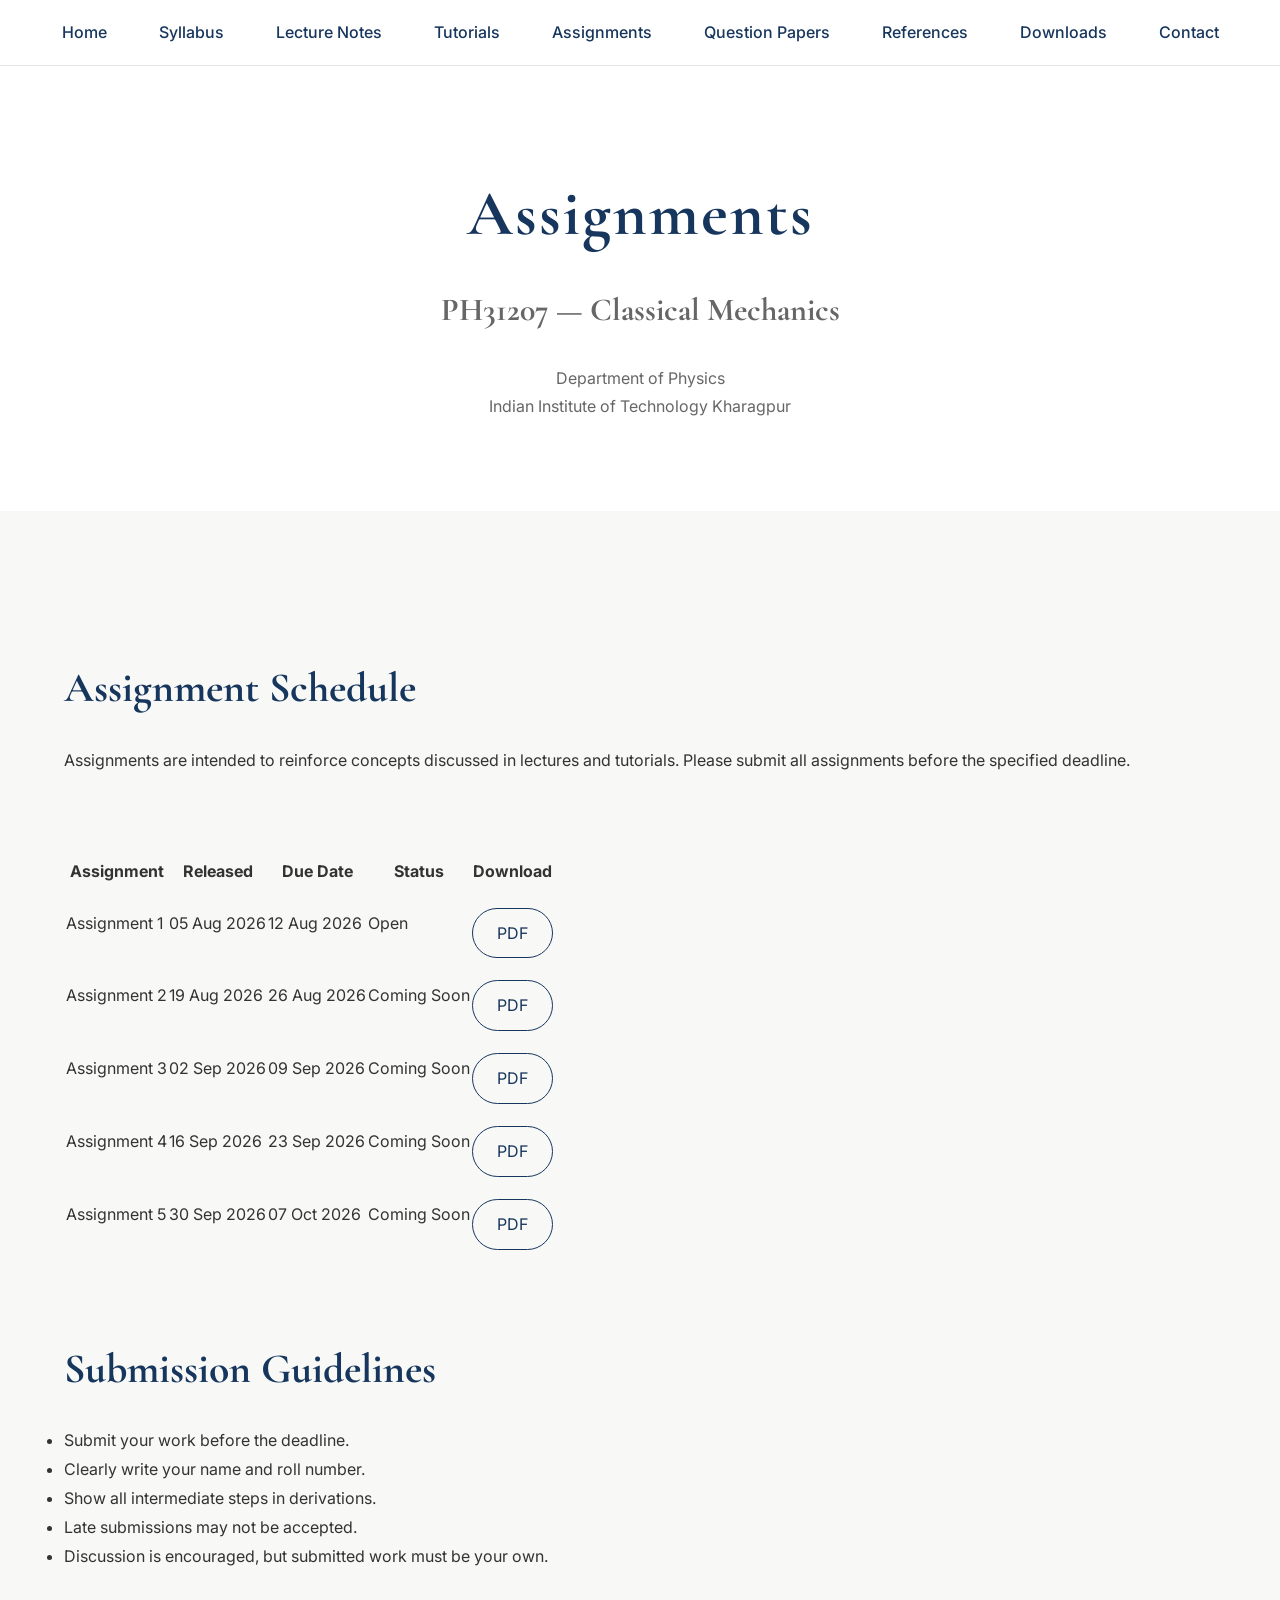
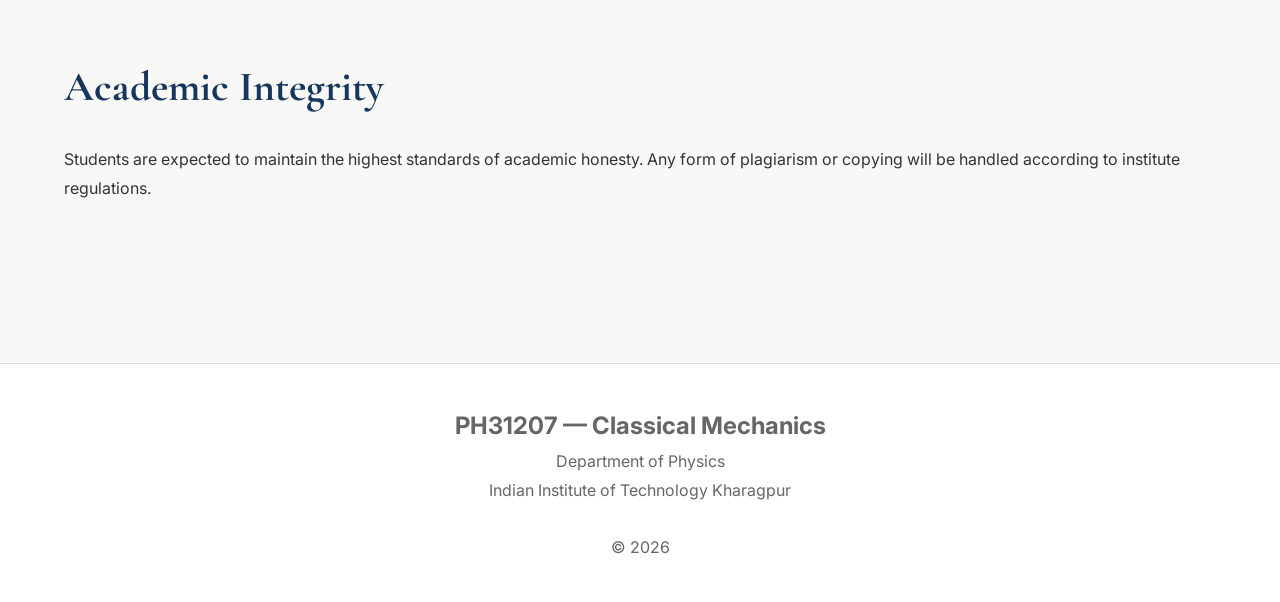
==== assignments.html @ bf9fa555 "Add files via upload" ====
<!DOCTYPE html>
<html lang="en">

<head>
<meta charset="UTF-8">
<meta name="viewport" content="width=device-width, initial-scale=1.0">

<title>Assignments | PH31207 Classical Mechanics</title>

<link rel="preconnect" href="https://fonts.googleapis.com">
<link rel="preconnect" href="https://fonts.gstatic.com" crossorigin>

<link href="https://fonts.googleapis.com/css2?family=Cormorant+Garamond:wght@500;600;700&family=Inter:wght@300;400;500;600&display=swap" rel="stylesheet">


<style>

*{
    margin:0;
    padding:0;
    box-sizing:border-box;
}

html{
    scroll-behavior:smooth;
}

body{
    font-family:"Inter",sans-serif;
    background:#f8f8f6;
    color:#333;
    line-height:1.8;
}

/* Navigation */

nav{

    position:sticky;
    top:0;

    background:white;

    border-bottom:1px solid #e5e5e5;

    z-index:1000;
}

nav ul{

    list-style:none;

    display:flex;

    justify-content:center;

    flex-wrap:wrap;
}

nav li{

    margin:0 8px;
}

nav a{

    display:block;

    padding:18px;

    text-decoration:none;

    color:#17365D;

    font-weight:500;

    transition:.3s;
}

nav a:hover{

    color:#B08D57;
}

/* Hero */

header{

    text-align:center;

    padding:90px 20px;

    background:white;
}

header h1{

    font-family:"Cormorant Garamond",serif;

    font-size:4rem;

    color:#17365D;

    letter-spacing:2px;
}

header h2{

    font-family:"Cormorant Garamond",serif;

    font-size:2rem;

    color:#666;

    margin-top:10px;
}

header p{

    margin-top:25px;

    color:#666;
}

/* Hero Illustration */

.hero{

    margin-top:45px;

    font-size:120px;
}

/* Main */

main{

    width:90%;

    max-width:1200px;

    margin:auto;

    padding:70px 0;
}

/* Cards */

.grid{

    display:grid;

    grid-template-columns:repeat(auto-fit,minmax(250px,1fr));

    gap:30px;
}

.card{

    background:white;

    border:1px solid #e6e6e6;

    border-radius:16px;

    padding:35px;

    transition:.35s;
}

.card:hover{

    transform:translateY(-8px);

    box-shadow:0 15px 30px rgba(0,0,0,.08);
}

.card h3{

    font-family:"Cormorant Garamond",serif;

    color:#17365D;

    font-size:2rem;

    margin-bottom:15px;
}

.card p{

    color:#666;
}

.container{

    width:90%;

    max-width:1500px;

    margin:0 auto;

    padding:60px 0;

}

.button{

    display:inline-block;

    margin-top:20px;

    padding:10px 24px;

    border:1px solid #17365D;

    border-radius:40px;

    text-decoration:none;

    color:#17365D;

    transition:.3s;
}

.button:hover{

    background:#17365D;

    color:white;
}

/* Announcement */

section{

    margin-top:80px;
}

section h2{

    font-family:"Cormorant Garamond",serif;

    font-size:2.6rem;

    color:#17365D;

    margin-bottom:20px;
}

.notice{

    background:white;

    padding:30px;

    border-left:5px solid #B08D57;

    border-radius:12px;

    border:1px solid #e5e5e5;
}

/* Footer */

footer{

    margin-top:100px;

    padding:40px;

    text-align:center;

    background:white;

    border-top:1px solid #ddd;

    color:#666;
}

footer h3{

    font-family:"Cormorant Garamond",serif;

    color:#17365D;

    font-size:2rem;
}

</style>

<link rel="stylesheet" href="assets/css/style.css">

</head>

<body>

<nav>

<ul>

<li><a href="index.html">Home</a></li>

<li><a href="syllabus.html">Syllabus</a></li>

<li><a href="lecture-notes.html">Lecture Notes</a></li>

<li><a href="tutorials.html">Tutorials</a></li>

<li><a href="assignments.html">Assignments</a></li>

<li><a href="question-papers.html">Question Papers</a></li>

<li><a href="references.html">References</a></li>

<li><a href="downloads.html">Downloads</a></li>

<li><a href="contact.html">Contact</a></li>


</ul>

</nav>

<header>

<h1>Assignments</h1>

<h2>PH31207 — Classical Mechanics</h2>

<p>

Department of Physics<br>

Indian Institute of Technology Kharagpur

</p>

</header>

<div class="container">

<section>

<h2 class="section-title">Assignment Schedule</h2>

<p>

Assignments are intended to reinforce concepts discussed in lectures and tutorials.
Please submit all assignments before the specified deadline.

</p>

</section>

<section>

<table>

<tr>

<th>Assignment</th>

<th>Released</th>

<th>Due Date</th>

<th>Status</th>

<th>Download</th>

</tr>

<tr>

<td>Assignment 1</td>

<td>05 Aug 2026</td>

<td>12 Aug 2026</td>

<td>Open</td>

<td>
<a class="button" href="assignments/assignment01.pdf">
PDF
</a>
</td>

</tr>

<tr>

<td>Assignment 2</td>

<td>19 Aug 2026</td>

<td>26 Aug 2026</td>

<td>Coming Soon</td>

<td>
<a class="button" href="assignments/assignment02.pdf">
PDF
</a>
</td>

</tr>

<tr>

<td>Assignment 3</td>

<td>02 Sep 2026</td>

<td>09 Sep 2026</td>

<td>Coming Soon</td>

<td>
<a class="button" href="assignments/assignment03.pdf">
PDF
</a>
</td>

</tr>

<tr>

<td>Assignment 4</td>

<td>16 Sep 2026</td>

<td>23 Sep 2026</td>

<td>Coming Soon</td>

<td>
<a class="button" href="assignments/assignment04.pdf">
PDF
</a>
</td>

</tr>

<tr>

<td>Assignment 5</td>

<td>30 Sep 2026</td>

<td>07 Oct 2026</td>

<td>Coming Soon</td>

<td>
<a class="button" href="assignments/assignment05.pdf">
PDF
</a>
</td>

</tr>

</table>

</section>

<section>

<h2 class="section-title">Submission Guidelines</h2>

<ul>

<li>Submit your work before the deadline.</li>

<li>Clearly write your name and roll number.</li>

<li>Show all intermediate steps in derivations.</li>

<li>Late submissions may not be accepted.</li>

<li>Discussion is encouraged, but submitted work must be your own.</li>

</ul>

</section>

<section>

<h2 class="section-title">Academic Integrity</h2>

<p>

Students are expected to maintain the highest standards of academic honesty.
Any form of plagiarism or copying will be handled according to institute regulations.

</p>

</section>

</div>

<footer>

<h2>PH31207 — Classical Mechanics</h2>

<p>

Department of Physics<br>

Indian Institute of Technology Kharagpur

</p>

<br>

<p>

© 2026

</p>

</footer>

</body>

</html>
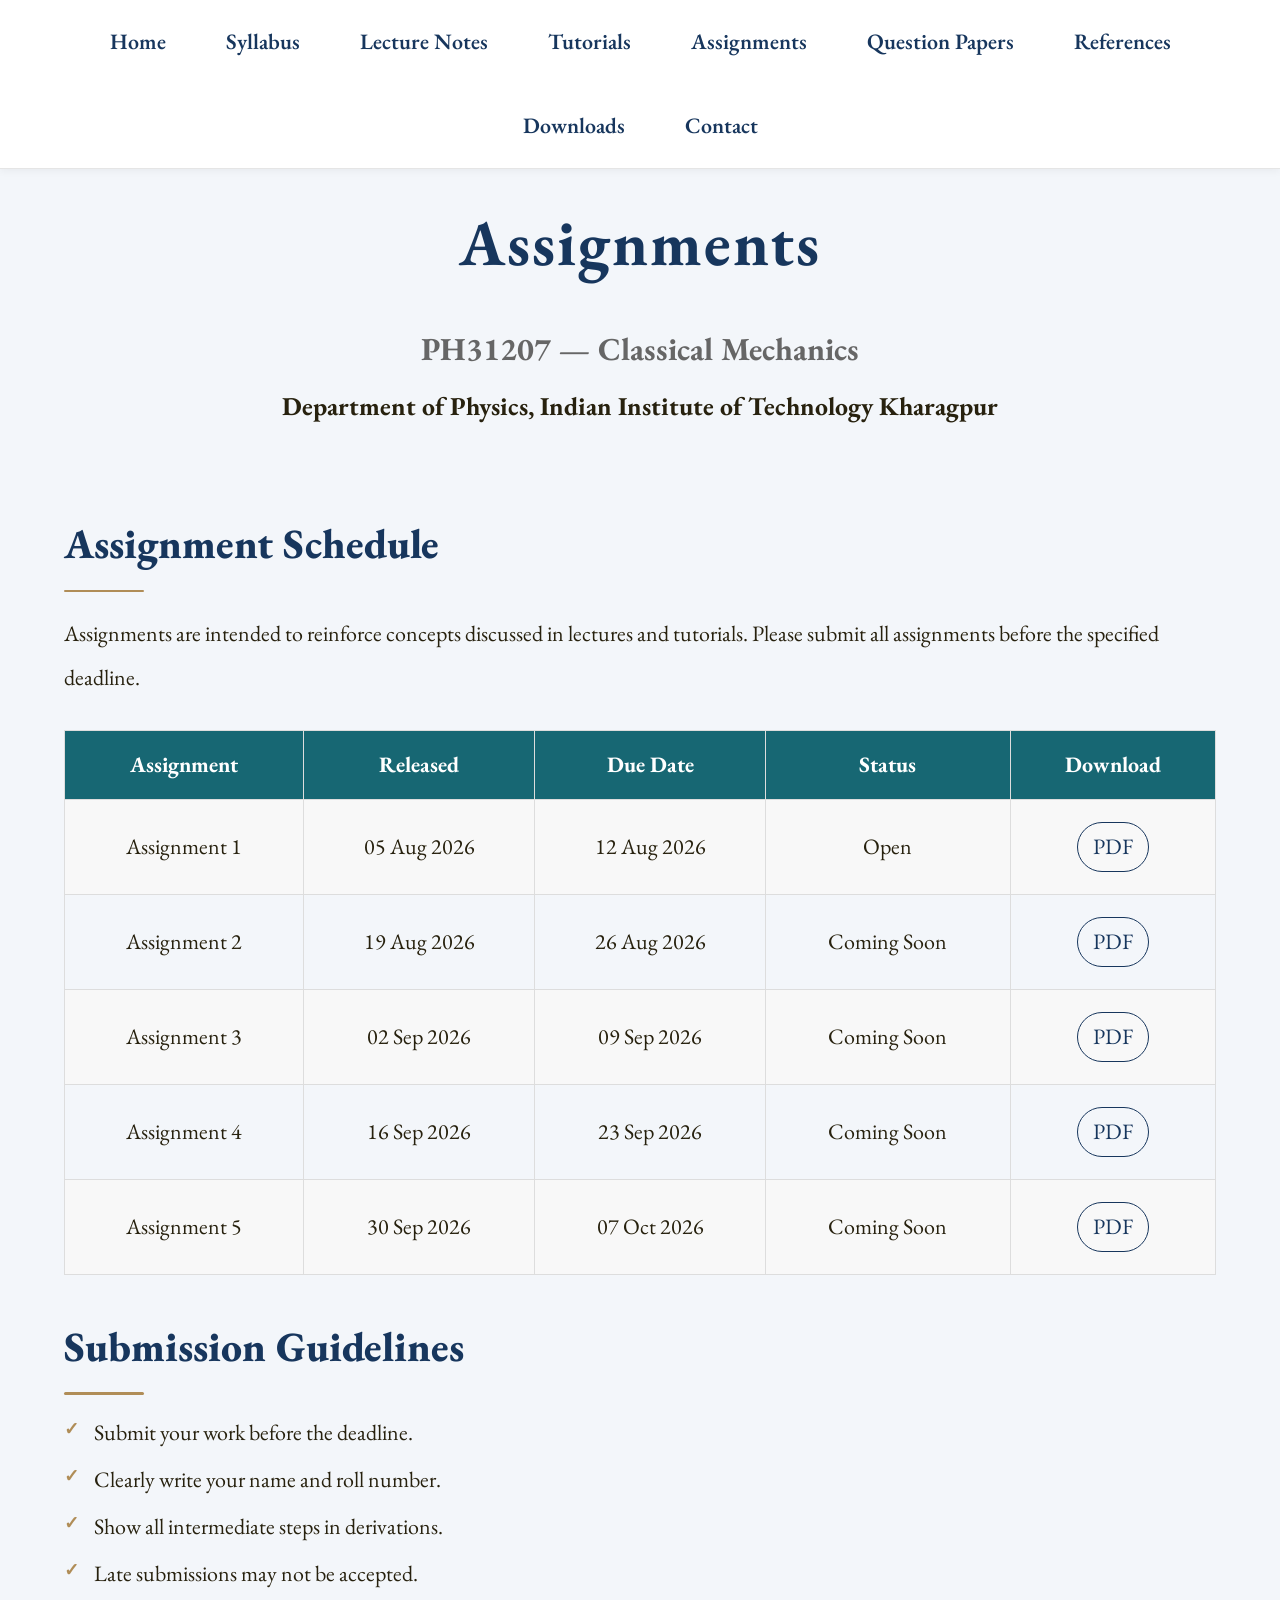
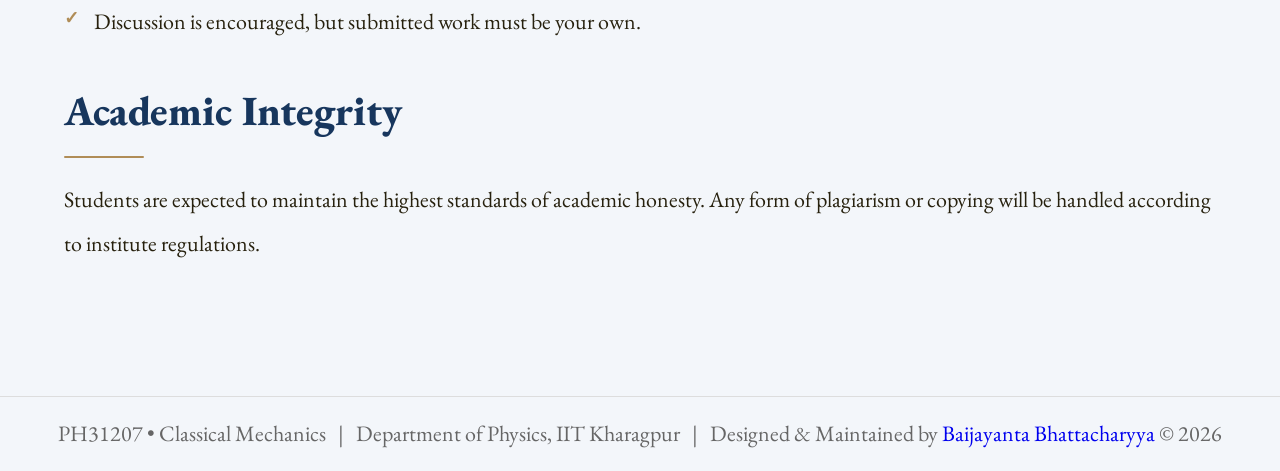
==== commit 507eafbe: "Add files via upload" ====
--- a/assignments.html
+++ b/assignments.html
@@ -3,7 +3,7 @@
 
 <head>
 <meta charset="UTF-8">
-<meta name="viewport" content="width=device-width, initial-scale=1.0">
+<meta name="viewport" content="width=device-width, initial-scale=0.7">
 
 <title>Assignments | PH31207 Classical Mechanics</title>
 
@@ -13,282 +13,8 @@
 <link href="https://fonts.googleapis.com/css2?family=Cormorant+Garamond:wght@500;600;700&family=Inter:wght@300;400;500;600&display=swap" rel="stylesheet">
 
 
-<style>
-
-*{
-    margin:0;
-    padding:0;
-    box-sizing:border-box;
-}
-
-html{
-    scroll-behavior:smooth;
-}
-
-body{
-    font-family:"Inter",sans-serif;
-    background:#f8f8f6;
-    color:#333;
-    line-height:1.8;
-}
-
-/* Navigation */
-
-nav{
-
-    position:sticky;
-    top:0;
-
-    background:white;
-
-    border-bottom:1px solid #e5e5e5;
-
-    z-index:1000;
-}
-
-nav ul{
-
-    list-style:none;
-
-    display:flex;
-
-    justify-content:center;
-
-    flex-wrap:wrap;
-}
-
-nav li{
-
-    margin:0 8px;
-}
-
-nav a{
-
-    display:block;
-
-    padding:18px;
-
-    text-decoration:none;
-
-    color:#17365D;
-
-    font-weight:500;
-
-    transition:.3s;
-}
-
-nav a:hover{
-
-    color:#B08D57;
-}
-
-/* Hero */
-
-header{
-
-    text-align:center;
-
-    padding:90px 20px;
-
-    background:white;
-}
-
-header h1{
-
-    font-family:"Cormorant Garamond",serif;
-
-    font-size:4rem;
-
-    color:#17365D;
-
-    letter-spacing:2px;
-}
-
-header h2{
-
-    font-family:"Cormorant Garamond",serif;
-
-    font-size:2rem;
-
-    color:#666;
-
-    margin-top:10px;
-}
-
-header p{
-
-    margin-top:25px;
-
-    color:#666;
-}
-
-/* Hero Illustration */
-
-.hero{
-
-    margin-top:45px;
-
-    font-size:120px;
-}
-
-/* Main */
-
-main{
-
-    width:90%;
-
-    max-width:1200px;
-
-    margin:auto;
-
-    padding:70px 0;
-}
-
-/* Cards */
-
-.grid{
-
-    display:grid;
-
-    grid-template-columns:repeat(auto-fit,minmax(250px,1fr));
-
-    gap:30px;
-}
-
-.card{
-
-    background:white;
-
-    border:1px solid #e6e6e6;
-
-    border-radius:16px;
-
-    padding:35px;
-
-    transition:.35s;
-}
-
-.card:hover{
-
-    transform:translateY(-8px);
-
-    box-shadow:0 15px 30px rgba(0,0,0,.08);
-}
-
-.card h3{
-
-    font-family:"Cormorant Garamond",serif;
-
-    color:#17365D;
-
-    font-size:2rem;
-
-    margin-bottom:15px;
-}
-
-.card p{
-
-    color:#666;
-}
-
-.container{
-
-    width:90%;
-
-    max-width:1500px;
-
-    margin:0 auto;
-
-    padding:60px 0;
-
-}
-
-.button{
-
-    display:inline-block;
-
-    margin-top:20px;
-
-    padding:10px 24px;
-
-    border:1px solid #17365D;
-
-    border-radius:40px;
-
-    text-decoration:none;
-
-    color:#17365D;
-
-    transition:.3s;
-}
-
-.button:hover{
-
-    background:#17365D;
-
-    color:white;
-}
-
-/* Announcement */
-
-section{
-
-    margin-top:80px;
-}
-
-section h2{
-
-    font-family:"Cormorant Garamond",serif;
-
-    font-size:2.6rem;
-
-    color:#17365D;
-
-    margin-bottom:20px;
-}
-
-.notice{
-
-    background:white;
-
-    padding:30px;
-
-    border-left:5px solid #B08D57;
-
-    border-radius:12px;
-
-    border:1px solid #e5e5e5;
-}
-
-/* Footer */
-
-footer{
-
-    margin-top:100px;
-
-    padding:40px;
-
-    text-align:center;
-
-    background:white;
-
-    border-top:1px solid #ddd;
-
-    color:#666;
-}
-
-footer h3{
-
-    font-family:"Cormorant Garamond",serif;
-
-    color:#17365D;
-
-    font-size:2rem;
-}
-
-</style>
-
-<link rel="stylesheet" href="assets/css/style.css">
+<link rel="icon" type="image/png" href="web.png">
+<link rel="stylesheet" href="style.css">
 
 </head>
 
@@ -327,13 +53,7 @@
 
 <h2>PH31207 — Classical Mechanics</h2>
 
-<p>
-
-Department of Physics<br>
-
-Indian Institute of Technology Kharagpur
-
-</p>
+<h3> Department of Physics, Indian Institute of Technology Kharagpur </h3>
 
 </header>
 
@@ -468,7 +188,7 @@
 
 <h2 class="section-title">Submission Guidelines</h2>
 
-<ul>
+<ul class="learning-outcomes">
 
 <li>Submit your work before the deadline.</li>
 
@@ -501,24 +221,24 @@
 
 <footer>
 
-<h2>PH31207 — Classical Mechanics</h2>
-
 <p>
 
-Department of Physics<br>
-
-Indian Institute of Technology Kharagpur
-
+PH31207 • Classical Mechanics &nbsp; | &nbsp;
+
+Department of Physics, IIT Kharagpur &nbsp; | &nbsp;
+
+Designed & Maintained by
+
+<a href="https://sites.google.com/view/baijayantabhattacharyya03" target="_blank">
+
+Baijayanta Bhattacharyya
+
+</a>
+
+© 2026
+ 
 </p>
 
-<br>
-
-<p>
-
-© 2026
-
-</p>
-
 </footer>
 
 </body>
--- a/style.css
+++ b/style.css
@@ -0,0 +1,542 @@
+/* ===========================
+   Google Fonts
+=========================== */
+
+@import url('https://fonts.googleapis.com/css2?family=EB+Garamond:wght@500;600;700&display=swap');
+
+<link href="" rel="stylesheet">
+
+
+/* ===========================
+   Colors
+=========================== */
+
+:root{
+
+    --primary:#183153;
+    --accent:#B38B59;
+    --background:#F8F8F5;
+    --card:#FFFFFF;
+    --text:#333333;
+    --light:#777777;
+    --border:#E5E5E5;
+
+}
+
+/* ===========================
+   Reset
+=========================== */
+
+
+
+
+
+*{
+    margin:0;
+    padding:0;
+    box-sizing:border-box;
+}
+
+html{
+    scroll-behavior:smooth;
+}
+
+
+body{
+
+    font-family:"EB Garamond",serif;
+
+    font-size:22px;
+
+    font-weight:400;
+
+    line-height:2;
+
+    color:#27210E;
+
+    background:#F3F6FA;
+}
+
+
+/* ===========================
+   Navigation
+=========================== */
+
+/* Navigation */
+
+
+nav {
+    position: sticky;
+    
+    top: 0;
+    
+    background: #fff;
+    
+    border-bottom: 1px solid #e5e5e5;
+    
+    z-index: 1000;
+    
+    box-shadow: 0 2px 8px rgba(0, 0, 0, 0.05); /* Optional */
+}
+
+nav ul {
+    display: flex;
+    
+    justify-content: center;
+    
+    align-items: center;
+    
+    list-style: none;
+    
+    flex-wrap: wrap;
+    
+    margin: 0;
+    
+    padding: 0;
+}
+
+nav li {
+    margin: 0px 10px;
+}
+
+nav a {
+    display: block;
+    
+    padding: 20px;
+    
+    text-decoration: none;
+    
+    color: #17365D;
+    
+    font-weight: 600;
+    
+    transition: color 0.3s ease, background-color 0.3s ease;
+    
+    border-radius: 6px;
+}
+
+nav a:hover {
+    color: #B08D57;
+    
+    background-color: #f8f8f8;
+}
+
+
+
+/* Hero */
+
+header{
+
+    text-align:center;
+
+    padding:10px 10px 10px;
+
+    background:#F3F6FA;
+}
+
+
+
+header h1{
+
+    font-family:"EB Garamond",serif;
+
+    font-size:4rem;
+
+    color:#17365D;
+
+    letter-spacing:2px;
+}
+
+
+header h2{
+
+    font-family:"EB Garamond",serif;
+
+    font-size:2rem;
+
+    color:#666;
+
+    margin-top:10px;
+}
+
+
+
+header p{
+
+    margin-top:25px;
+
+    color:#666;
+
+}
+
+/* Hero Illustration */
+
+.hero{
+
+    margin-top:45px;
+
+    font-size:120px;
+}
+
+
+.hero-image{
+
+    width:220px;
+
+    margin-top:35px;
+
+}
+
+/* ===========================
+   Layout
+=========================== */
+
+
+.container{
+
+    width:90%;
+
+    max-width:1400px;
+
+    margin:0 auto;
+
+    padding:60px 0;
+
+}
+
+
+/* Announcement */
+
+
+
+section{
+
+    margin-bottom:30px;
+    
+
+}
+
+section h2{
+
+    font-family:"EB Garamond",serif;
+
+    font-size:2.6rem;
+    
+    font-weight:400;
+
+    color:#17365D;
+
+    margin-bottom:20px;
+}
+
+.section-title{
+
+    font-family:'EB Garamond',serif;
+
+    color:#17365D;
+    
+    font-weight:800;
+
+    line-height:2;
+
+    margin-bottom:20px;
+
+}
+
+
+
+.section-title::after {
+
+    content: "";
+    
+    display: block;
+    
+    width: 80px;
+    
+    height: 2.5px;
+    
+    background-color: #B08D57;
+    
+    margin-top: 4px;
+    
+    border-radius: 2px;
+}
+
+/* ===========================
+   Cards
+=========================== */
+/* Cards */
+
+.grid{
+
+    display:grid;
+
+    grid-template-columns:repeat(auto-fit,minmax(250px,1fr));
+
+    gap:30px;
+}
+
+
+.card{
+
+    background:white;
+
+    border:2px solid #e6e6e6;
+
+    border-radius:16px;
+    
+
+
+    padding:20px;
+
+    transition: transform 0.3s ease, box-shadow 0.3s ease;
+
+}
+
+
+.card:hover{
+
+    transform:translateY(-8px);
+
+    box-shadow:0 15px 30px rgba(0,0,0,.08);
+}
+
+
+
+
+.card h3{
+
+    font-family:"EB Garamond",serif;
+
+    color:#17365D;
+
+    font-size:2rem;
+
+    margin-bottom:15px;
+}
+
+
+.card p{
+
+   font-weight:600;
+
+   
+
+}
+
+
+/* ===========================
+   Buttons
+=========================== */
+
+.button{
+
+    display:inline-block;
+
+    margin-top:10px;
+
+    padding:2px 15px;
+
+    border:1px solid #17365D; 
+
+    border-radius:30px;
+
+    text-decoration:none;
+
+    color:#17365D; 
+
+    transition:.35;
+    
+    margin-bottom: 10px;
+
+}
+
+
+
+.button:hover {
+
+    color: #328594;
+    
+    background-color: #f8f8f8;
+    
+}
+/* ===========================
+   Notice
+=========================== */
+
+.notice{
+
+    background:white;
+  
+    border: 1px solid #e5e5e5;
+    
+	border-left: 5px solid #B08D57;
+	
+	padding: 20px;
+	
+	border-radius: 10px;
+
+}
+
+
+
+
+/* ===========================
+   Tables
+=========================== */
+
+
+table{
+
+    width:100%;
+
+    border-collapse:collapse;
+
+    margin-top:20px;
+
+}
+
+
+
+
+th, td{
+
+    border:1px solid #ddd;
+
+    padding:12px;
+
+    text-align:center;
+
+}
+
+
+
+th{
+
+    background:#176773;
+
+    color:white;
+
+}
+
+tr:nth-child(even){
+
+    background:#f8f8f8;
+
+}
+
+/* ===========================
+   Footer
+=========================== */
+/* Footer */
+
+
+
+footer{
+
+    margin-top:40px;
+    
+    background:#F3F6FA;
+
+    border-top:1px solid #ddd;
+
+    text-align:center;
+
+    padding:15px;
+
+    color:#666;
+
+}
+
+footer a{
+
+    text-decoration:none;
+
+    color:##102A43;
+
+    font-weight:400;
+
+}
+
+footer h2{
+
+    font-family:'Cormorant Garamond',serif;
+
+    color:var(--primary);
+
+}
+
+
+
+.learning-outcomes {
+
+    list-style: none;
+    
+    padding-left: 0;
+}
+
+.learning-outcomes li {
+
+    position: relative;
+    
+    padding-left: 30px;
+    
+    margin-bottom: 12px;
+    
+    line-height: 1.6;
+}
+
+.learning-outcomes li::before {
+    content: "✓";
+    
+    position: absolute;
+    
+    left: 0;
+    
+    color: #B08D57;
+    
+    font-weight: bold;
+    
+    font-size: 1.1rem;
+}
+
+
+
+/* ===========================
+   Mobile
+=========================== */
+
+@media(max-width:700px){
+
+header h1{
+
+    font-size:2.8rem;
+
+}
+
+header h2{
+
+    font-size:1.5rem;
+
+}
+
+.section-title{
+
+    font-size:2rem;
+
+}
+
+nav ul{
+
+    flex-direction:column;
+
+}
+
+nav li{
+
+    margin:0;
+
+}
+
+
+
